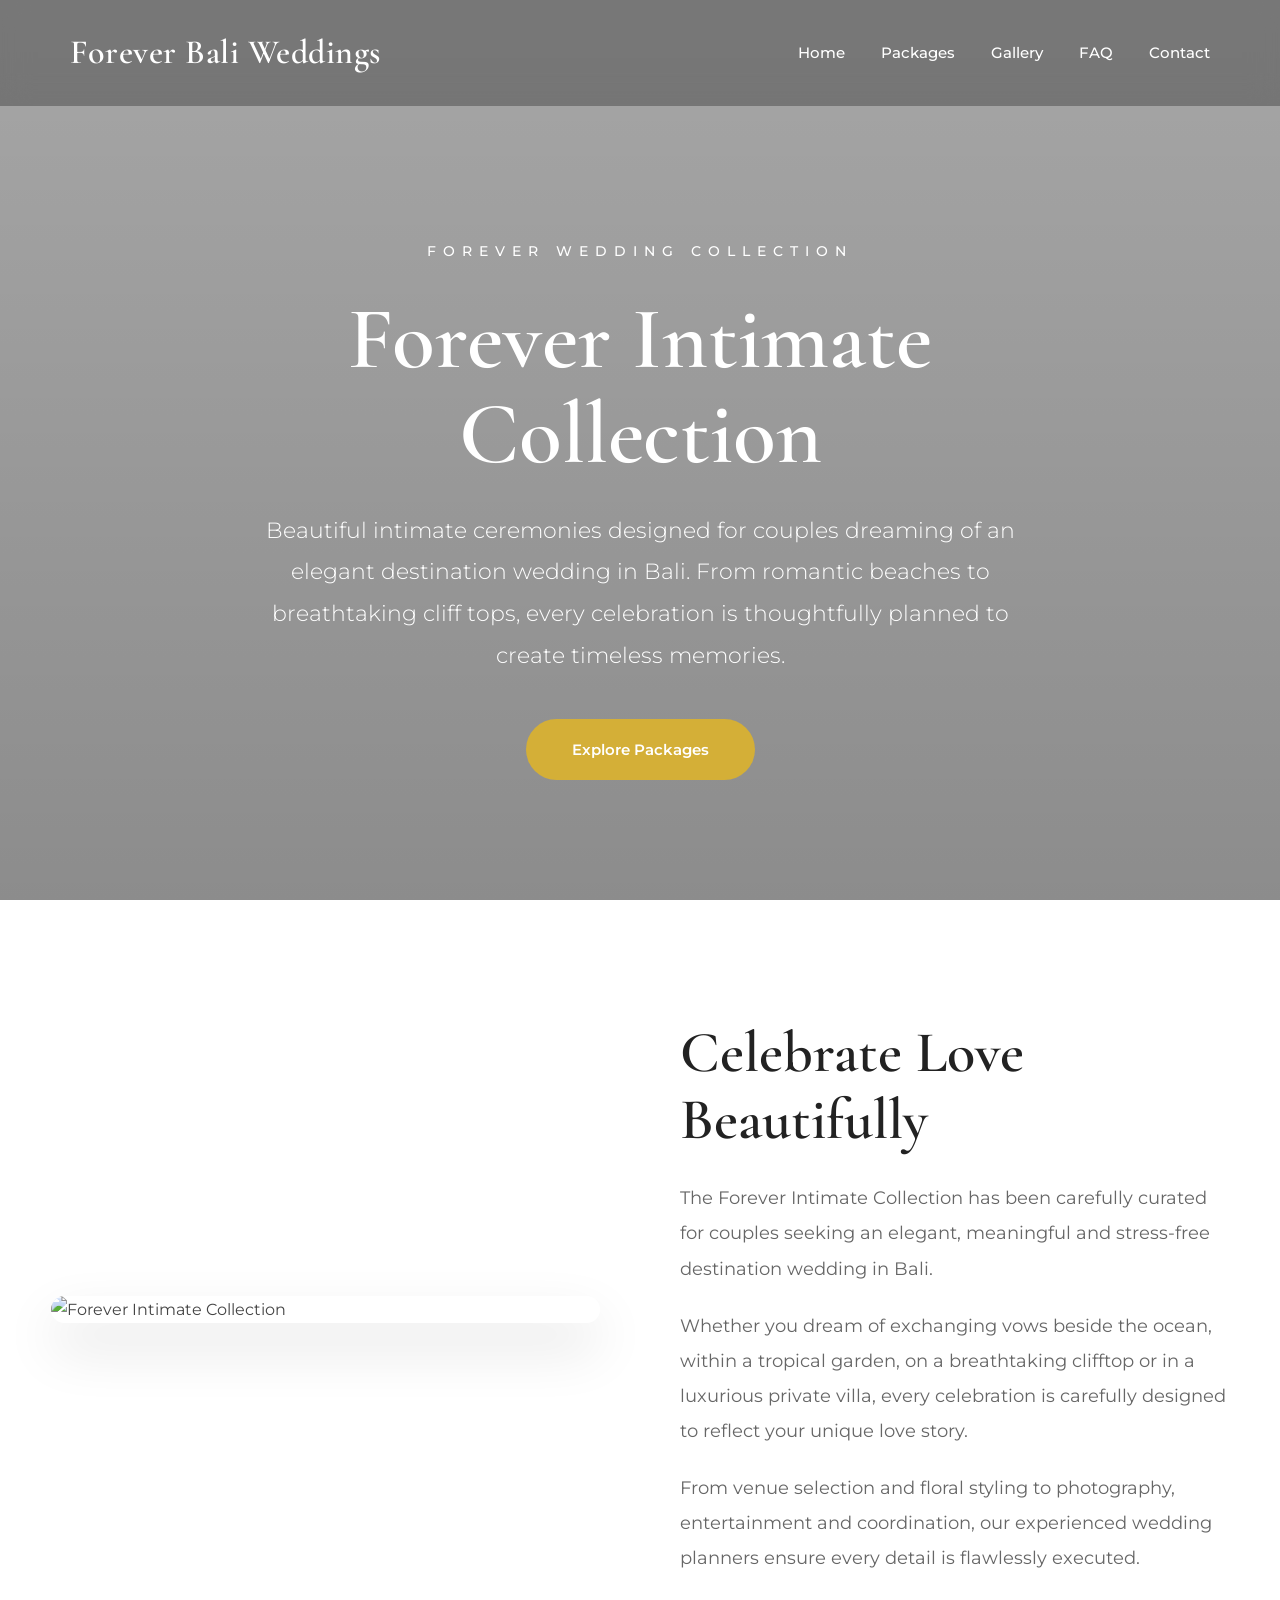
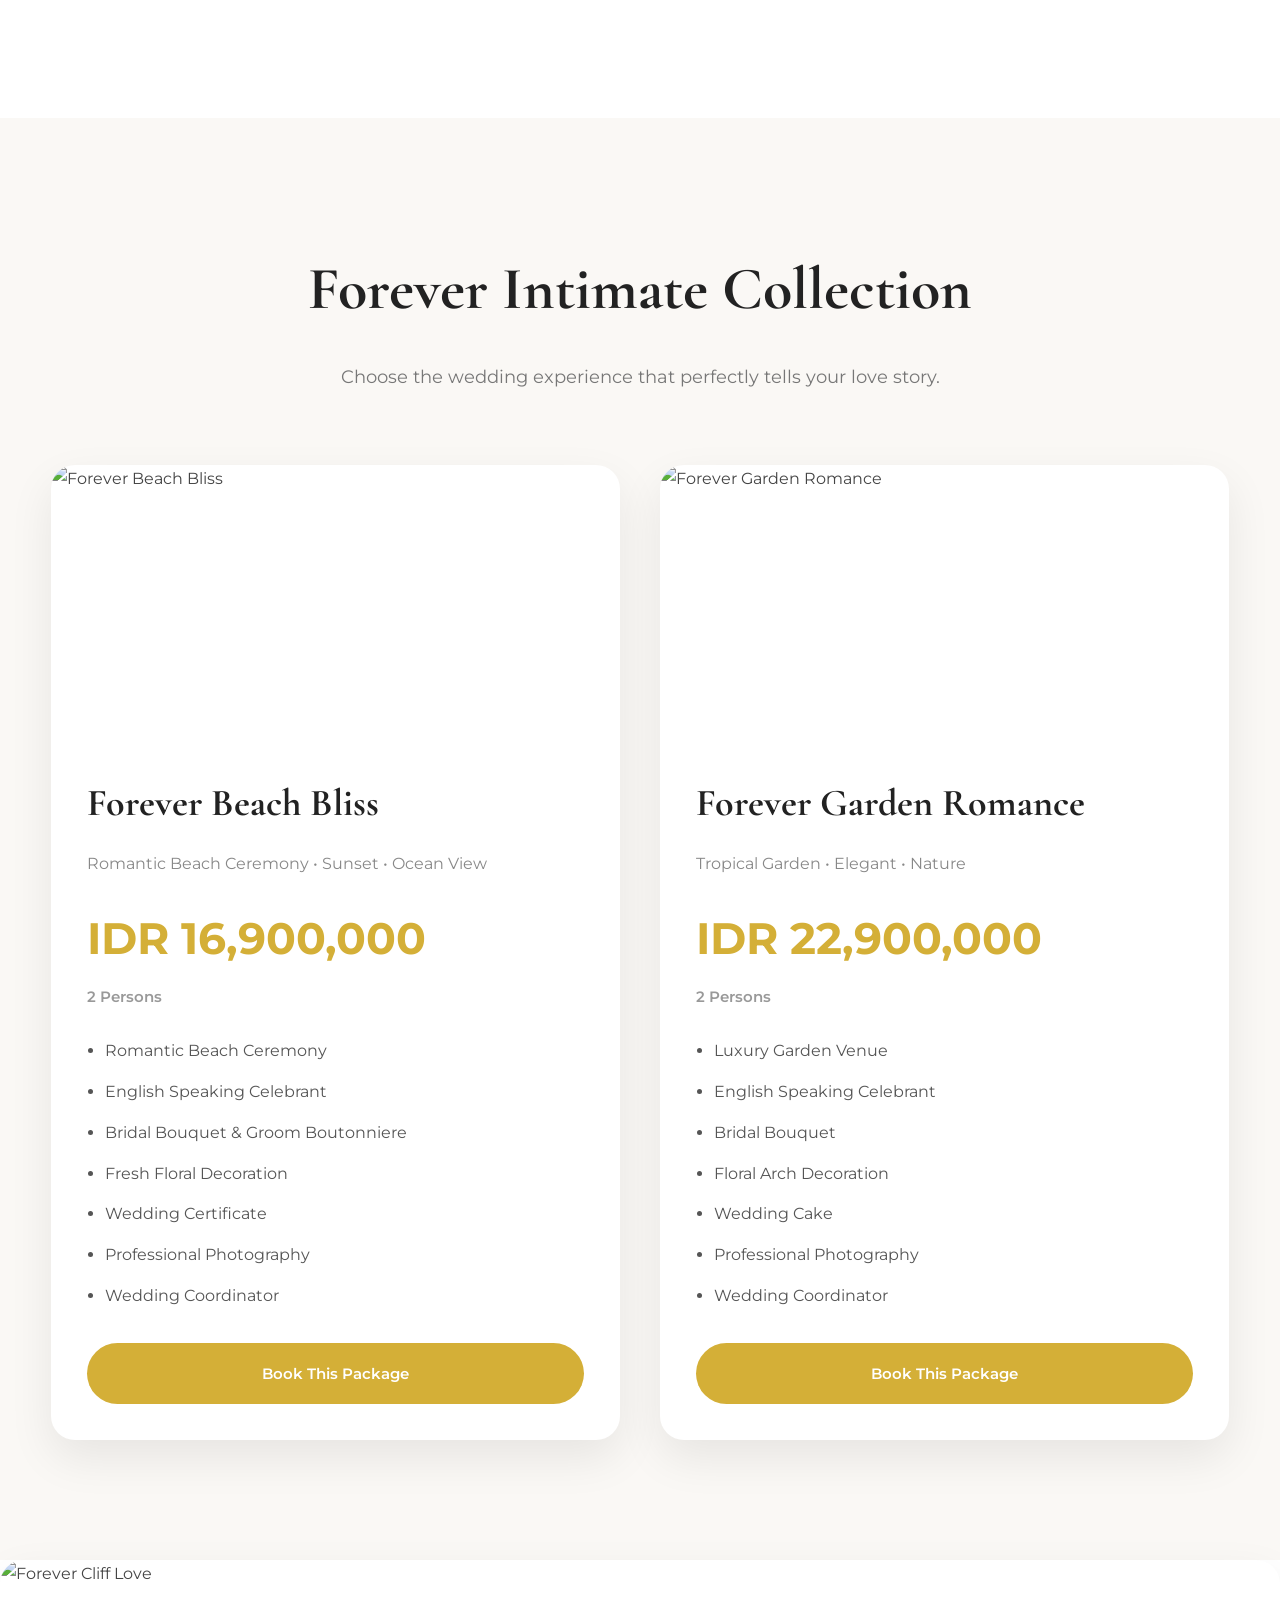
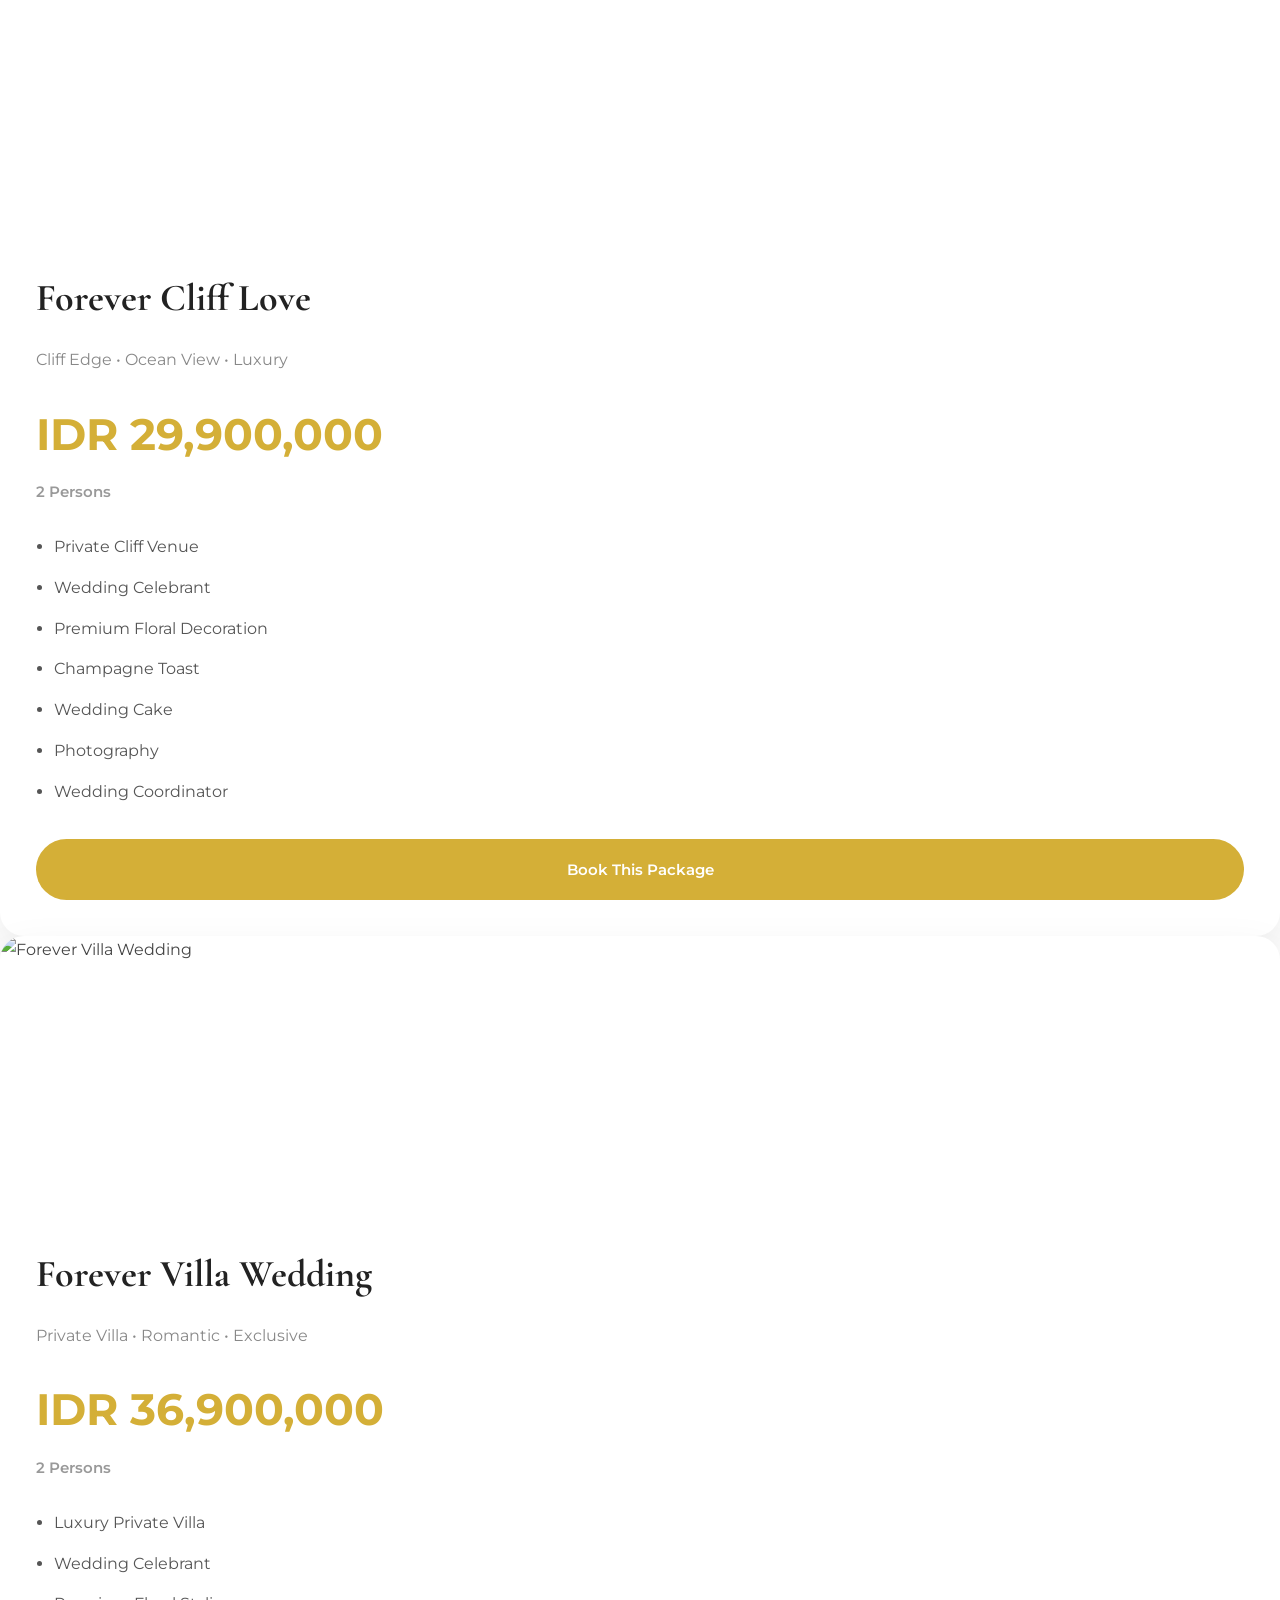
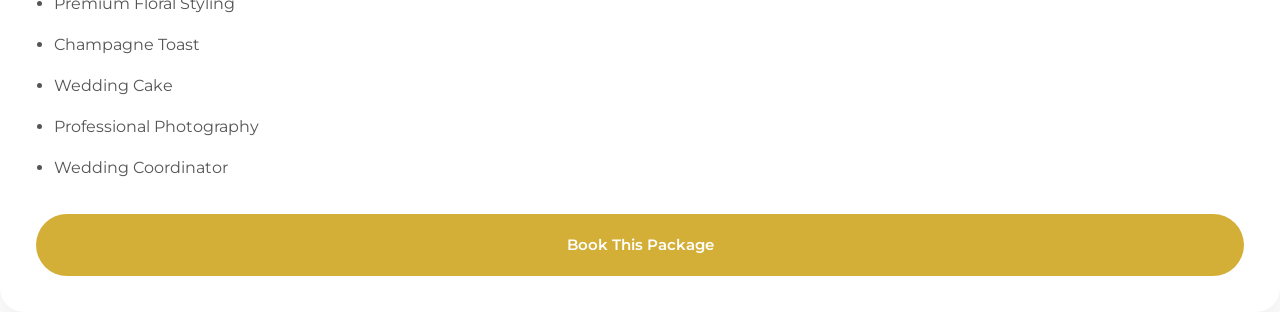
==== intimate.html @ e39a7206 "Checkpoint from VS Code for cloud agent session" ====
<!DOCTYPE html>
<html lang="en">

<head>

    <meta charset="UTF-8">

    <meta name="viewport" content="width=device-width, initial-scale=1.0">

    <title>Forever Intimate Collection | Forever Bali Weddings</title>

    <link rel="stylesheet" href="css/style.css">

</head>

<body>

<!-- =====================================================
     NAVBAR
===================================================== -->

<header class="navbar">

    <a href="index.html" class="logo">

        Forever Bali Weddings

    </a>

    <nav>

        <a href="index.html">Home</a>

        <a href="#packages">Packages</a>

        <a href="#gallery">Gallery</a>

        <a href="#faq">FAQ</a>

        <a href="#contact">Contact</a>

    </nav>

</header>

<!-- =====================================================
     HERO
===================================================== -->

<section class="hero-intimate">

    <div class="hero-content">

        <span class="hero-label">

            FOREVER WEDDING COLLECTION

        </span>

        <h1>

            Forever Intimate Collection

        </h1>

        <p>

            Beautiful intimate ceremonies designed for couples dreaming of an elegant destination wedding in Bali. From romantic beaches to breathtaking cliff tops, every celebration is thoughtfully planned to create timeless memories.

        </p>

        <a href="#packages" class="btn">

            Explore Packages

        </a>

    </div>

</section>
<!-- =====================================================
     ABOUT
===================================================== -->

<section class="about">

    <div class="about-container">

        <div class="about-image">

            <img src="images/intimate-hero.avif"
                 alt="Forever Intimate Collection">

        </div>

        <div class="about-text">

            <h2>

                Celebrate Love Beautifully

            </h2>

            <p>

                The Forever Intimate Collection has been carefully curated for couples seeking an elegant, meaningful and stress-free destination wedding in Bali.

            </p>

            <p>

                Whether you dream of exchanging vows beside the ocean, within a tropical garden, on a breathtaking clifftop or in a luxurious private villa, every celebration is carefully designed to reflect your unique love story.

            </p>

            <p>

                From venue selection and floral styling to photography, entertainment and coordination, our experienced wedding planners ensure every detail is flawlessly executed.

            </p>

        </div>

    </div>

</section>
<!-- =====================================================
     PACKAGES
===================================================== -->

<section class="packages" id="packages">

    <h2>Forever Intimate Collection</h2>

    <p class="package-subtitle">

        Choose the wedding experience that perfectly tells your love story.

    </p>

    <div class="package-grid">

        <!-- PACKAGE 1 -->

        <div class="package-card">

            <img src="images/package1.avif"
                 alt="Forever Beach Bliss">

            <div class="package-content">

                <h3>Forever Beach Bliss</h3>

                <p class="package-tagline">

                    Romantic Beach Ceremony • Sunset • Ocean View

                </p>

                <div class="package-price">

                    IDR 16,900,000

                </div>

                <div class="package-guest">

                    2 Persons

                </div>

                <ul>

                    <li>Romantic Beach Ceremony</li>

                    <li>English Speaking Celebrant</li>

                    <li>Bridal Bouquet & Groom Boutonniere</li>

                    <li>Fresh Floral Decoration</li>

                    <li>Wedding Certificate</li>

                    <li>Professional Photography</li>

                    <li>Wedding Coordinator</li>

                </ul>

                <a href="https://wa.me/6281370074777?text=I%20am%20interested%20in%20Forever%20Beach%20Bliss."
                   target="_blank"
                   class="btn">

                    Book This Package

                </a>

            </div>

        </div>

        <!-- PACKAGE 2 -->

        <div class="package-card">

            <img src="images/package2.avif"
                 alt="Forever Garden Romance">

            <div class="package-content">

                <h3>Forever Garden Romance</h3>

                <p class="package-tagline">

                    Tropical Garden • Elegant • Nature

                </p>

                <div class="package-price">

                    IDR 22,900,000

                </div>

                <div class="package-guest">

                    2 Persons

                </div>

                <ul>

                    <li>Luxury Garden Venue</li>

                    <li>English Speaking Celebrant</li>

                    <li>Bridal Bouquet</li>

                    <li>Floral Arch Decoration</li>

                    <li>Wedding Cake</li>

                    <li>Professional Photography</li>

                    <li>Wedding Coordinator</li>

                </ul>

                <a href="https://wa.me/6281370074777?text=I%20am%20interested%20in%20Forever%20Garden%20Romance."
                   target="_blank"
                   class="btn">

                    Book This Package

                </a>

            </div>

        </div>

    </div>

</section>
<!-- PACKAGE 3 -->

<div class="package-card">

    <img src="images/package3.avif"
         alt="Forever Cliff Love">

    <div class="package-content">

        <h3>Forever Cliff Love</h3>

        <p class="package-tagline">

            Cliff Edge • Ocean View • Luxury

        </p>

        <div class="package-price">

            IDR 29,900,000

        </div>

        <div class="package-guest">

            2 Persons

        </div>

        <ul>

            <li>Private Cliff Venue</li>

            <li>Wedding Celebrant</li>

            <li>Premium Floral Decoration</li>

            <li>Champagne Toast</li>

            <li>Wedding Cake</li>

            <li>Photography</li>

            <li>Wedding Coordinator</li>

        </ul>

        <a href="https://wa.me/6281370074777?text=I%20am%20interested%20in%20Forever%20Cliff%20Love."
           class="btn"
           target="_blank">

            Book This Package

        </a>

    </div>

</div>

<!-- PACKAGE 4 -->

<div class="package-card">

    <img src="images/package4.avif"
         alt="Forever Villa Wedding">

    <div class="package-content">

        <h3>Forever Villa Wedding</h3>

        <p class="package-tagline">

            Private Villa • Romantic • Exclusive

        </p>

        <div class="package-price">

            IDR 36,900,000

        </div>

        <div class="package-guest">

            2 Persons

        </div>

        <ul>

            <li>Luxury Private Villa</li>

            <li>Wedding Celebrant</li>

            <li>Premium Floral Styling</li>

            <li>Champagne Toast</li>

            <li>Wedding Cake</li>

            <li>Professional Photography</li>

            <li>Wedding Coordinator</li>

        </ul>

        <a href="https://wa.me/6281370074777?text=I%20am%20interested%20in%20Forever%20Villa%20Wedding."
           class="btn"
           target="_blank">

            Book This Package

        </a>

    </div>

</div>

</div>

</section>
---- css/style.css ----
/* =========================================================
   FOREVER BALI WEDDINGS
   STYLE.CSS
   PART 1
   RESET • NAVBAR • HERO
========================================================= */

@import url('https://fonts.googleapis.com/css2?family=Cormorant+Garamond:wght@400;500;600;700&family=Montserrat:wght@300;400;500;600;700&display=swap');

/* =========================================================
   RESET
========================================================= */

*{
    margin:0;
    padding:0;
    box-sizing:border-box;
}

html{
    scroll-behavior:smooth;
}

body{

    font-family:'Montserrat',sans-serif;

    color:#444;

    background:#ffffff;

    overflow-x:hidden;

    line-height:1.7;

}

img{

    display:block;

    max-width:100%;

}

a{

    text-decoration:none;

}

ul{

    list-style:none;

}

/* =========================================================
   CONTAINER
========================================================= */

.container{

    width:min(1320px,92%);

    margin:auto;

}

/* =========================================================
   NAVBAR
========================================================= */

.navbar{

    position:fixed;

    top:0;

    left:0;

    width:100%;

    z-index:9999;

    display:flex;

    justify-content:space-between;

    align-items:center;

    padding:24px 70px;

    transition:.35s ease;

    background:rgba(0,0,0,.28);

    backdrop-filter:blur(14px);

}

.navbar.scrolled{

    background:#1d1d1d;

    padding:18px 70px;

    box-shadow:0 10px 30px rgba(0,0,0,.18);

}

.logo{

    font-family:'Cormorant Garamond',serif;

    font-size:34px;

    font-weight:600;

    color:#ffffff;

    letter-spacing:.5px;

}

.navbar nav{

    display:flex;

    align-items:center;

    gap:36px;

}

.navbar nav a{

    color:#ffffff;

    font-size:15px;

    font-weight:500;

    transition:.3s;

    position:relative;

}

.navbar nav a::after{

    content:"";

    position:absolute;

    left:0;

    bottom:-8px;

    width:0;

    height:2px;

    background:#D4AF37;

    transition:.35s;

}

.navbar nav a:hover{

    color:#D4AF37;

}

.navbar nav a:hover::after{

    width:100%;

}

/* =========================================================
   HERO
========================================================= */

.hero-intimate{

    position:relative;

    width:100%;

    height:100vh;

    min-height:760px;

    display:flex;

    justify-content:center;

    align-items:center;

    text-align:center;

    background:url("../images/intimate-hero.avif") center center/cover no-repeat;

    overflow:hidden;

}

.hero-intimate::before{

    content:"";

    position:absolute;

    inset:0;

    background:linear-gradient(
        rgba(0,0,0,.35),
        rgba(0,0,0,.45)
    );

}

.hero-content{

    position:relative;

    z-index:2;

    max-width:900px;

    padding:120px 20px 0;

}

.hero-label{

    display:block;

    margin-bottom:28px;

    color:#ffffff;

    font-size:14px;

    font-weight:500;

    letter-spacing:7px;

    text-transform:uppercase;

}

.hero-content h1{

    font-family:'Cormorant Garamond',serif;

    font-size:88px;

    font-weight:600;

    line-height:1.08;

    color:#ffffff;

    margin-bottom:28px;

}

.hero-content p{

    max-width:760px;

    margin:0 auto 42px;

    color:#ffffff;

    font-size:22px;

    line-height:1.9;

    font-weight:300;

}

.btn{

    display:inline-flex;

    align-items:center;

    justify-content:center;

    padding:18px 46px;

    border-radius:50px;

    background:#D4AF37;

    color:#ffffff;

    font-size:15px;

    font-weight:600;

    transition:.35s;

}

.btn:hover{

    background:#B99223;

    transform:translateY(-3px);

    box-shadow:0 12px 28px rgba(0,0,0,.20);

}
/* =========================================================
   ABOUT
========================================================= */

.about{

    padding:120px 0;

    background:#ffffff;

}

.about-container{

    width:min(1280px,92%);

    margin:auto;

    display:grid;

    grid-template-columns:1fr 1fr;

    gap:80px;

    align-items:center;

}

.about-image{

    position:relative;

}

.about-image img{

    width:100%;

    border-radius:22px;

    object-fit:cover;

    box-shadow:0 25px 55px rgba(0,0,0,.12);

}

.about-text h2{

    font-family:'Cormorant Garamond',serif;

    font-size:58px;

    font-weight:600;

    color:#222;

    margin-bottom:28px;

    line-height:1.15;

}

.about-text p{

    font-size:18px;

    color:#666;

    line-height:1.95;

    margin-bottom:22px;

}

/* =========================================================
   PACKAGES
========================================================= */

.packages{

    padding:120px 0;

    background:#faf8f5;

}

.packages h2{

    text-align:center;

    font-family:'Cormorant Garamond',serif;

    font-size:60px;

    color:#222;

    margin-bottom:20px;

}

.package-subtitle{

    max-width:760px;

    margin:0 auto 70px;

    text-align:center;

    font-size:18px;

    line-height:1.9;

    color:#777;

}

.package-grid{

    width:min(1320px,92%);

    margin:auto;

    display:grid;

    grid-template-columns:repeat(auto-fit,minmax(360px,1fr));

    gap:40px;

}

.package-card{

    background:#ffffff;

    border-radius:24px;

    overflow:hidden;

    transition:.35s;

    box-shadow:0 18px 45px rgba(0,0,0,.08);

}

.package-card:hover{

    transform:translateY(-12px);

    box-shadow:0 30px 70px rgba(0,0,0,.14);

}

.package-card img{

    width:100%;

    height:270px;

    object-fit:cover;

    transition:.5s;

}

.package-card:hover img{

    transform:scale(1.05);

}

.package-content{

    padding:36px;

}

.package-content h3{

    font-family:'Cormorant Garamond',serif;

    font-size:38px;

    color:#222;

    margin-bottom:15px;

}

.package-tagline{

    color:#888;

    font-size:16px;

    line-height:1.8;

    margin-bottom:22px;

}

.package-price{

    font-size:44px;

    font-weight:700;

    color:#D4AF37;

    margin-bottom:8px;

}

.package-guest{

    color:#999;

    font-size:15px;

    font-weight:600;

    margin-bottom:28px;

}

.package-content ul{

    padding-left:18px;

    margin-bottom:32px;

}

.package-content li{

    list-style:disc;

    color:#555;

    margin-bottom:12px;

    line-height:1.8;

}

.package-content .btn{

    width:100%;

    justify-content:center;

}
/* =========================================================
   WHY CHOOSE US
========================================================= */

.why-us{

    padding:120px 0;

    background:#ffffff;

}

.section-title{

    width:min(760px,92%);

    margin:0 auto 70px;

    text-align:center;

}

.section-title h2{

    font-family:'Cormorant Garamond',serif;

    font-size:60px;

    color:#222;

    margin-bottom:20px;

}

.section-title p{

    font-size:18px;

    line-height:1.9;

    color:#777;

}

.why-grid{

    width:min(1320px,92%);

    margin:auto;

    display:grid;

    grid-template-columns:repeat(auto-fit,minmax(260px,1fr));

    gap:35px;

}

.why-card{

    background:#ffffff;

    border-radius:22px;

    padding:45px 35px;

    text-align:center;

    transition:.35s;

    box-shadow:0 18px 45px rgba(0,0,0,.08);

}

.why-card:hover{

    transform:translateY(-10px);

    box-shadow:0 28px 65px rgba(0,0,0,.15);

}

.why-icon{

    width:82px;

    height:82px;

    margin:0 auto 28px;

    border-radius:50%;

    display:flex;

    justify-content:center;

    align-items:center;

    font-size:34px;

    background:#f6efe0;

}

.why-card h3{

    font-family:'Cormorant Garamond',serif;

    font-size:34px;

    color:#222;

    margin-bottom:18px;

}

.why-card p{

    color:#666;

    line-height:1.9;

}

/* =========================================================
   GALLERY
========================================================= */

.gallery{

    padding:120px 0;

    background:#faf8f5;

}

.gallery h2{

    text-align:center;

    font-family:'Cormorant Garamond',serif;

    font-size:60px;

    color:#222;

    margin-bottom:20px;

}

.collections-subtitle{

    width:min(760px,92%);

    margin:0 auto 60px;

    text-align:center;

    color:#777;

    font-size:18px;

    line-height:1.9;

}

.gallery-grid{

    width:min(1320px,92%);

    margin:auto;

    display:grid;

    grid-template-columns:repeat(3,1fr);

    gap:24px;

}

.gallery-grid img{

    width:100%;

    height:320px;

    object-fit:cover;

    border-radius:18px;

    transition:.45s;

    cursor:pointer;

    box-shadow:0 12px 35px rgba(0,0,0,.08);

}

.gallery-grid img:hover{

    transform:scale(1.04);

    box-shadow:0 20px 55px rgba(0,0,0,.18);

}
/* =========================================================
   TESTIMONIALS
========================================================= */

.testimonials{

    padding:120px 0;

    background:#ffffff;

}

.testimonials h2{

    text-align:center;

    font-family:'Cormorant Garamond',serif;

    font-size:60px;

    color:#222;

    margin-bottom:20px;

}

.testimonial-subtitle{

    width:min(760px,92%);

    margin:0 auto 65px;

    text-align:center;

    color:#777;

    font-size:18px;

    line-height:1.9;

}

.testimonial-grid{

    width:min(1320px,92%);

    margin:auto;

    display:grid;

    grid-template-columns:repeat(3,1fr);

    gap:35px;

}

.testimonial-card{

    background:#ffffff;

    border-radius:22px;

    padding:45px 38px;

    box-shadow:0 18px 45px rgba(0,0,0,.08);

    transition:.35s;

}

.testimonial-card:hover{

    transform:translateY(-10px);

    box-shadow:0 30px 65px rgba(0,0,0,.15);

}

.testimonial-card p{

    color:#666;

    font-size:17px;

    line-height:1.9;

    font-style:italic;

    margin-bottom:30px;

}

.testimonial-card h4{

    font-family:'Cormorant Garamond',serif;

    font-size:30px;

    color:#D4AF37;

}

/* =========================================================
   FAQ
========================================================= */

.faq{

    padding:120px 0;

    background:#faf8f5;

}

.faq h2{

    text-align:center;

    font-family:'Cormorant Garamond',serif;

    font-size:60px;

    color:#222;

    margin-bottom:60px;

}

.faq-container{

    width:min(1000px,92%);

    margin:auto;

}

.faq-item{

    background:#ffffff;

    border-radius:18px;

    padding:32px 36px;

    margin-bottom:22px;

    box-shadow:0 12px 30px rgba(0,0,0,.06);

    transition:.3s;

}

.faq-item:hover{

    transform:translateX(6px);

    box-shadow:0 18px 40px rgba(0,0,0,.10);

}

.faq-item h3{

    font-family:'Cormorant Garamond',serif;

    font-size:30px;

    color:#222;

    margin-bottom:14px;

}

.faq-item p{

    color:#666;

    line-height:1.9;

    font-size:17px;

}
/* =========================================================
   CONTACT
========================================================= */

.contact{

    padding:120px 0;

    background:#ffffff;

}

.contact-container{

    width:min(1200px,92%);

    margin:auto;

    text-align:center;

}

.contact-container h2{

    font-family:'Cormorant Garamond',serif;

    font-size:60px;

    color:#222;

    margin-bottom:20px;

}

.contact-container>p{

    max-width:720px;

    margin:0 auto 60px;

    font-size:18px;

    color:#777;

    line-height:1.9;

}

.contact-info{

    display:grid;

    grid-template-columns:repeat(3,1fr);

    gap:30px;

    margin-bottom:60px;

}

.contact-item{

    background:#faf8f5;

    border-radius:22px;

    padding:40px 30px;

    transition:.35s;

    box-shadow:0 15px 35px rgba(0,0,0,.06);

}

.contact-item:hover{

    transform:translateY(-8px);

    box-shadow:0 24px 55px rgba(0,0,0,.12);

}

.contact-item h3{

    font-family:'Cormorant Garamond',serif;

    font-size:32px;

    color:#222;

    margin-bottom:15px;

}

.contact-item p{

    color:#666;

    line-height:1.8;

}

/* =========================================================
   FOOTER
========================================================= */

.footer{

    background:#1f1f1f;

    color:#ffffff;

    text-align:center;

    padding:80px 30px;

}

.footer h2{

    font-family:'Cormorant Garamond',serif;

    font-size:42px;

    margin-bottom:18px;

}

.footer p{

    color:#bfbfbf;

    line-height:1.9;

}

.footer-links{

    margin:40px 0;

    display:flex;

    justify-content:center;

    flex-wrap:wrap;

    gap:30px;

}

.footer-links a{

    color:#ffffff;

    transition:.3s;

}

.footer-links a:hover{

    color:#D4AF37;

}

.copyright{

    margin-top:35px;

    font-size:14px;

    color:#888;

}

/* =========================================================
   BACK TO TOP
========================================================= */

#topBtn{

    position:fixed;

    right:25px;

    bottom:25px;

    width:52px;

    height:52px;

    border:none;

    border-radius:50%;

    background:#D4AF37;

    color:#fff;

    font-size:22px;

    cursor:pointer;

    display:flex;

    justify-content:center;

    align-items:center;

    box-shadow:0 12px 30px rgba(0,0,0,.18);

    transition:.3s;

    z-index:999;

}

#topBtn:hover{

    background:#bb9523;

    transform:translateY(-4px);

}

/* =========================================================
   RESPONSIVE
========================================================= */

@media (max-width:992px){

.navbar{

padding:20px 30px;

flex-direction:column;

gap:18px;

}

.navbar nav{

flex-wrap:wrap;

justify-content:center;

gap:20px;

}

.hero-content h1{

font-size:60px;

}

.hero-content p{

font-size:19px;

}

.about-container{

grid-template-columns:1fr;

gap:50px;

}

.about-text{

text-align:center;

}

.gallery-grid{

grid-template-columns:repeat(2,1fr);

}

.testimonial-grid{

grid-template-columns:1fr;

}

.contact-info{

grid-template-columns:1fr;

}

}

@media (max-width:768px){

.hero-intimate{

min-height:760px;

}

.hero-content{

padding-top:130px;

}

.hero-label{

font-size:12px;

letter-spacing:4px;

}

.hero-content h1{

font-size:44px;

}

.hero-content p{

font-size:17px;

}

.section-title h2,

.packages h2,

.gallery h2,

.testimonials h2,

.faq h2,

.contact-container h2{

font-size:42px;

}

.gallery-grid{

grid-template-columns:1fr;

}

.package-grid{

grid-template-columns:1fr;

}

.about,

.packages,

.gallery,

.testimonials,

.faq,

.contact{

padding:90px 25px;

}

.logo{

font-size:28px;

}

.navbar{

padding:18px 20px;

}
}
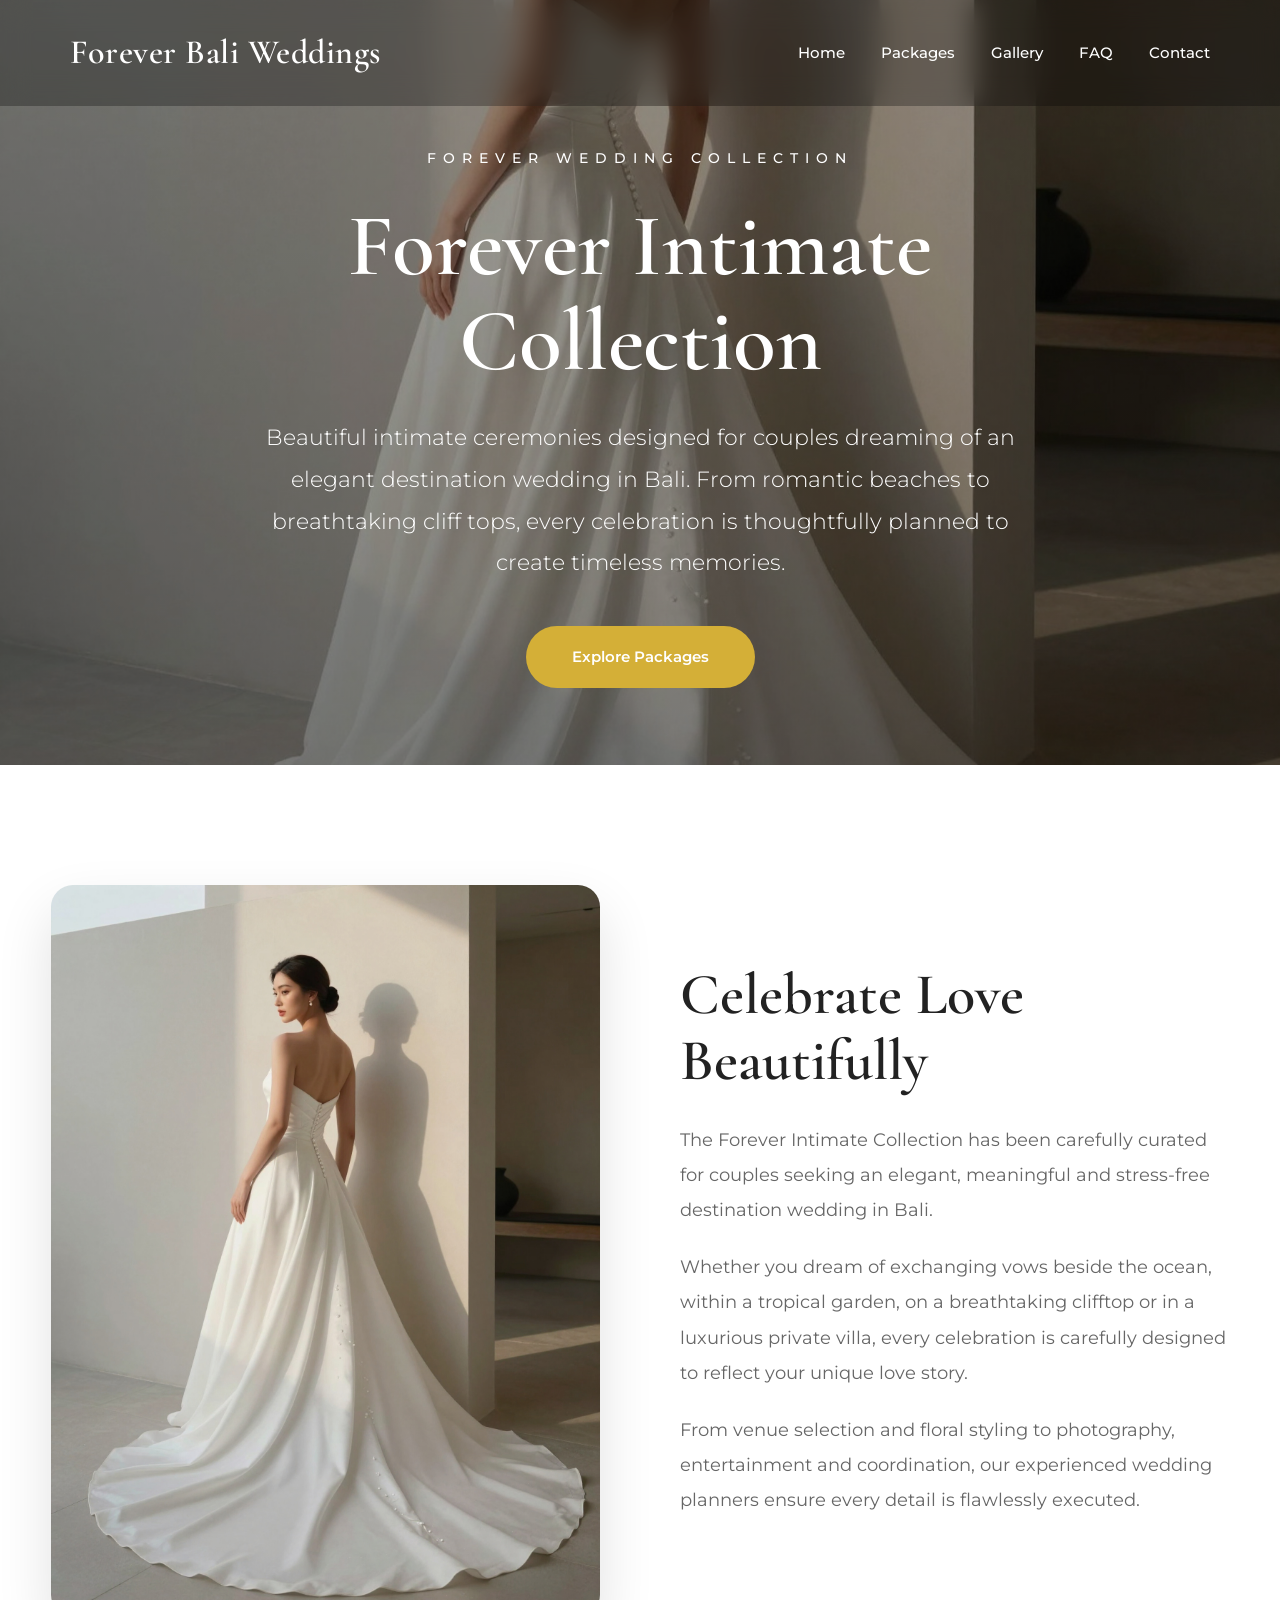
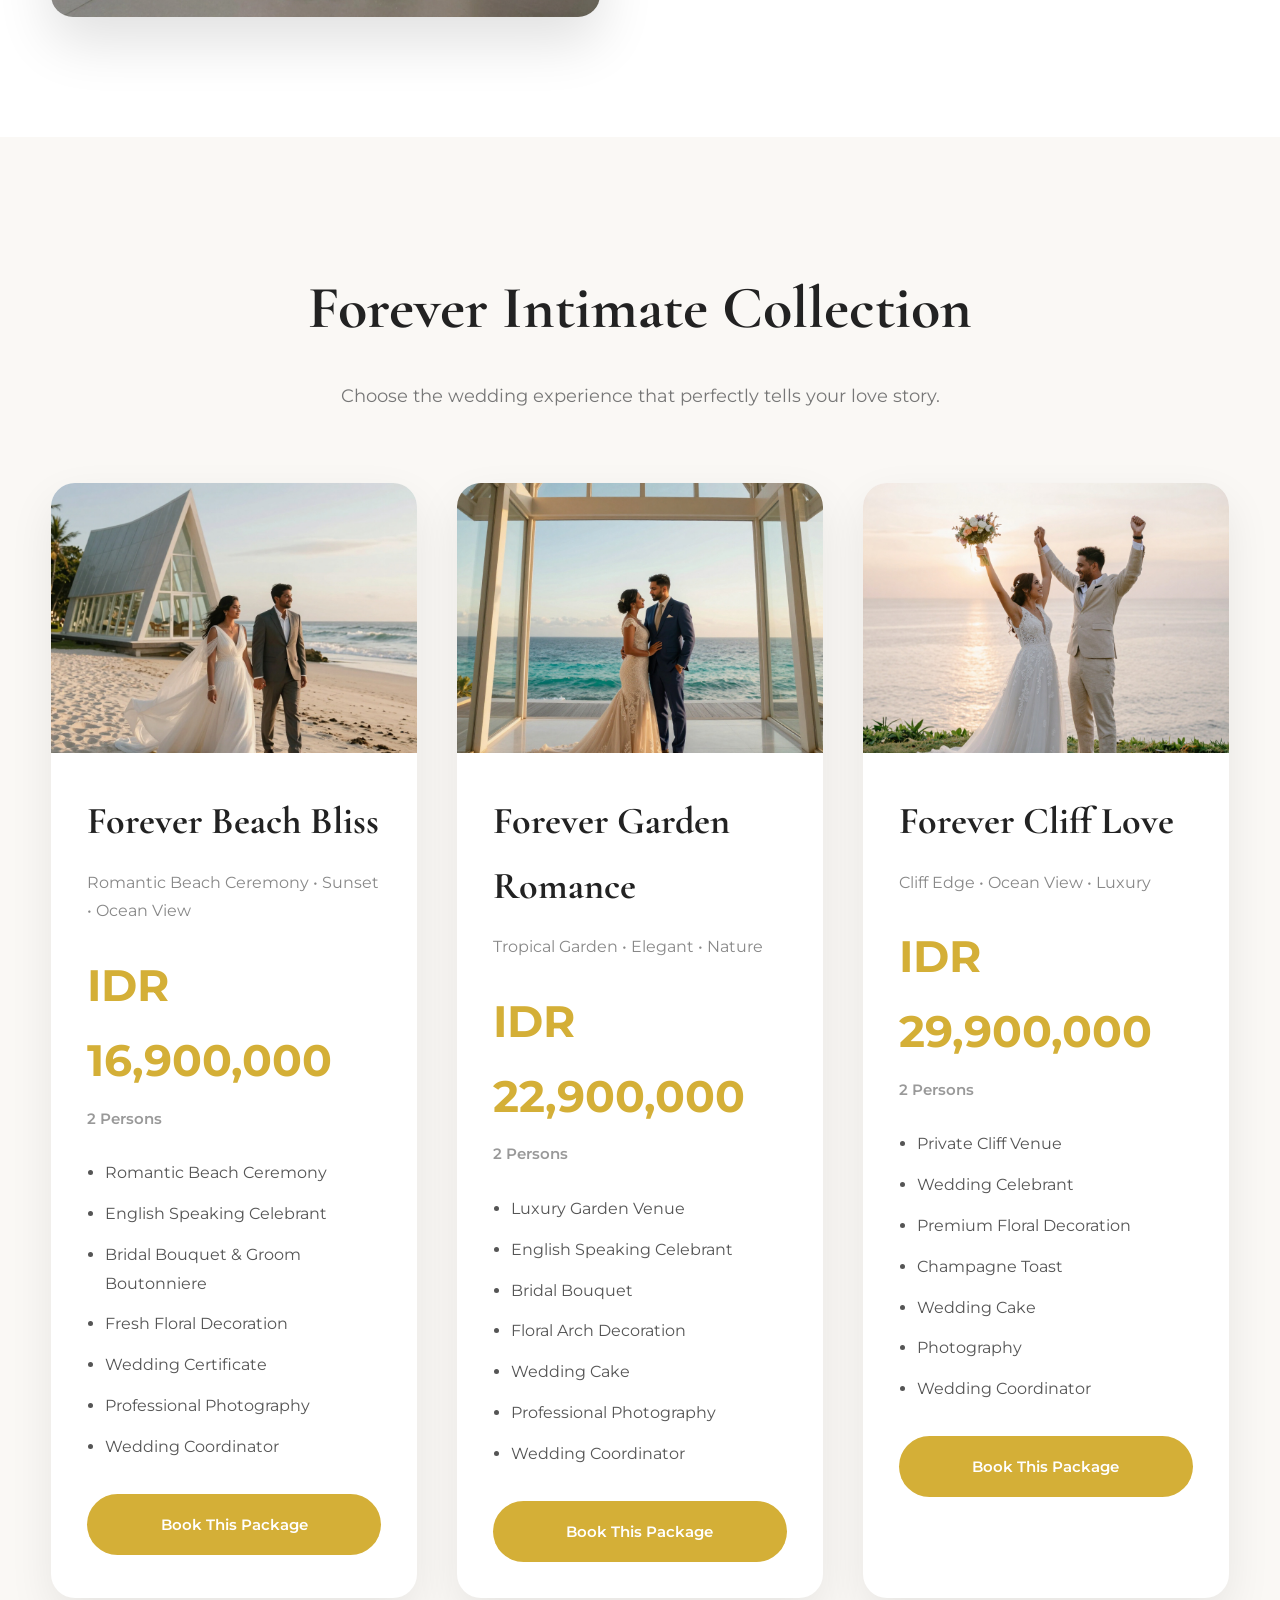
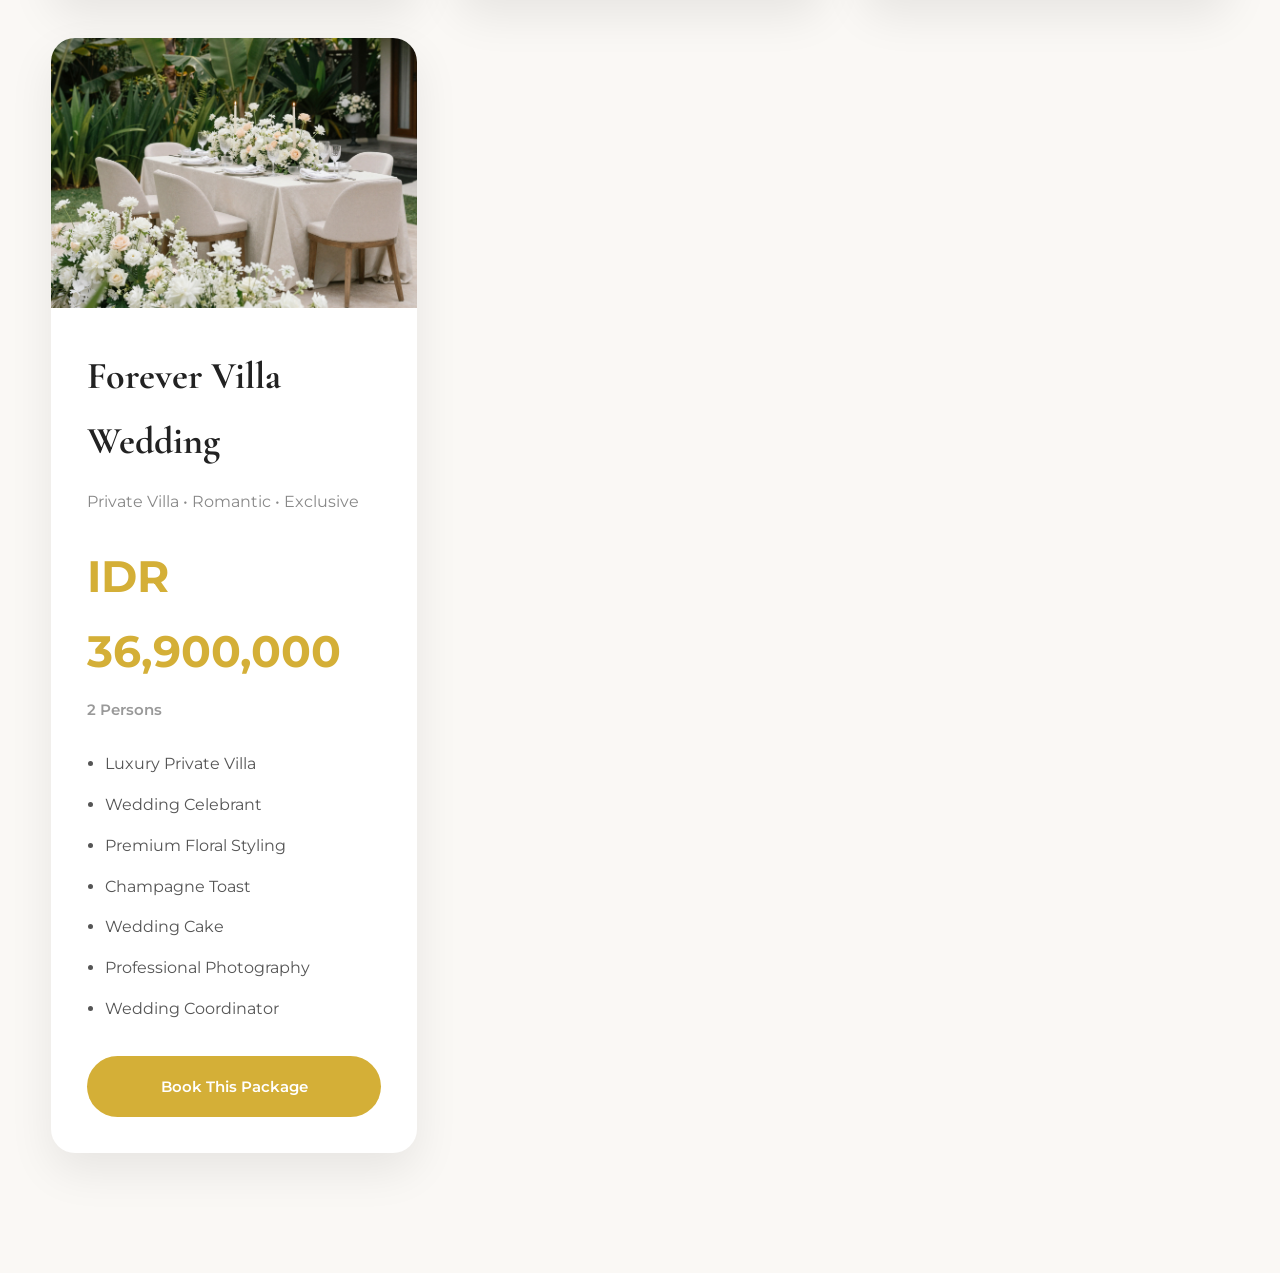
==== commit e5015054: "Update intimate package layout" ====
--- a/intimate.html
+++ b/intimate.html
@@ -137,8 +137,7 @@
         Choose the wedding experience that perfectly tells your love story.
 
     </p>
-
-    <div class="package-grid">
+<div class="package-grid">
 
         <!-- PACKAGE 1 -->
 
@@ -258,9 +257,6 @@
 
         </div>
 
-    </div>
-
-</section>
 <!-- PACKAGE 3 -->
 
 <div class="package-card">
--- a/css/style.css
+++ b/css/style.css
@@ -189,9 +189,9 @@
 
     width:100%;
 
-    height:100vh;
-
-    min-height:760px;
+    height:85vh;
+
+    min-height:700px;
 
     display:flex;
 
@@ -230,7 +230,7 @@
 
     max-width:900px;
 
-    padding:120px 20px 0;
+    padding:70px 20px 0;
 
 }
 
@@ -446,8 +446,8 @@
     gap:40px;
 
 }
-
-.package-card{
+.package-card
+{
 
     background:#ffffff;
 
@@ -698,7 +698,7 @@
 
 .gallery{
 
-    padding:120px 0;
+    padding:70px 0;
 
     background:#faf8f5;
 
@@ -779,7 +779,7 @@
 
 .testimonials{
 
-    padding:120px 0;
+    padding:70px 0;
 
     background:#ffffff;
 
@@ -881,7 +881,7 @@
 
 .faq{
 
-    padding:120px 0;
+    padding:70px 0;
 
     background:#faf8f5;
 
@@ -960,7 +960,7 @@
 
 .contact{
 
-    padding:120px 0;
+    padding:70px 0;
 
     background:#ffffff;
 
@@ -1307,24 +1307,19 @@
 }
 
 .package-grid{
-
-grid-template-columns:1fr;
-
-}
-
-.about,
-
-.packages,
-
-.gallery,
-
-.testimonials,
-
-.faq,
-
-.contact{
-
-padding:90px 25px;
+    display: grid;
+    grid-template-columns: repeat(2, 1fr);
+    gap: 40px;
+    max-width: 1400px;
+    margin: 0 auto;
+}
+
+
+@media (max-width:768px){
+
+    .package-grid{
+        grid-template-columns:1fr;
+    }
 
 }
 
@@ -1339,4 +1334,99 @@
 padding:18px 20px;
 
 }
+}
+.hero{
+
+    position:relative;
+
+    width:100%;
+
+    height:75vh;
+
+    min-height:520px;
+    
+    display:flex;
+
+    justify-content:center;
+
+    align-items:center;
+
+    text-align:center;
+
+    background:url("../images/hero.avif") center center/cover no-repeat;
+
+}
+
+.hero .overlay{
+
+    position:absolute;
+
+    inset:0;
+
+    background:rgba(0,0,0,.35);
+
+}
+
+.hero-content{
+
+    position:relative;
+
+    z-index:2;
+
+}
+/* ===========================
+   COLLECTIONS
+=========================== */
+
+.collections{
+    padding:90px 0;
+    background:#faf8f5;
+}
+
+.collections h2{
+    text-align:center;
+    font-family:'Cormorant Garamond', serif;
+    font-size:58px;
+    margin-bottom:20px;
+}
+
+.collections-subtitle{
+    max-width:760px;
+    margin:0 auto 60px;
+    text-align:center;
+}
+
+/* GRID */
+.collection-grid{
+    width:min(1320px,92%);
+    margin:auto;
+    display:grid;
+    grid-template-columns:repeat(2,1fr);
+    gap:35px;
+}
+
+/* CARD */
+.collection-card{
+    background:white;
+    border-radius:20px;
+    overflow:hidden;
+    box-shadow:0 15px 40px rgba(0,0,0,.08);
+}
+
+/* IMAGE */
+.collection-card img{
+    width:100%;
+    aspect-ratio:4 / 3;
+    height:auto;
+    object-fit:cover;
+    display:block;
+}
+
+/* CONTENT */
+.collection-content{
+    padding:30px;
+    text-align:center;
+}
+body{
+    background:white;
 }
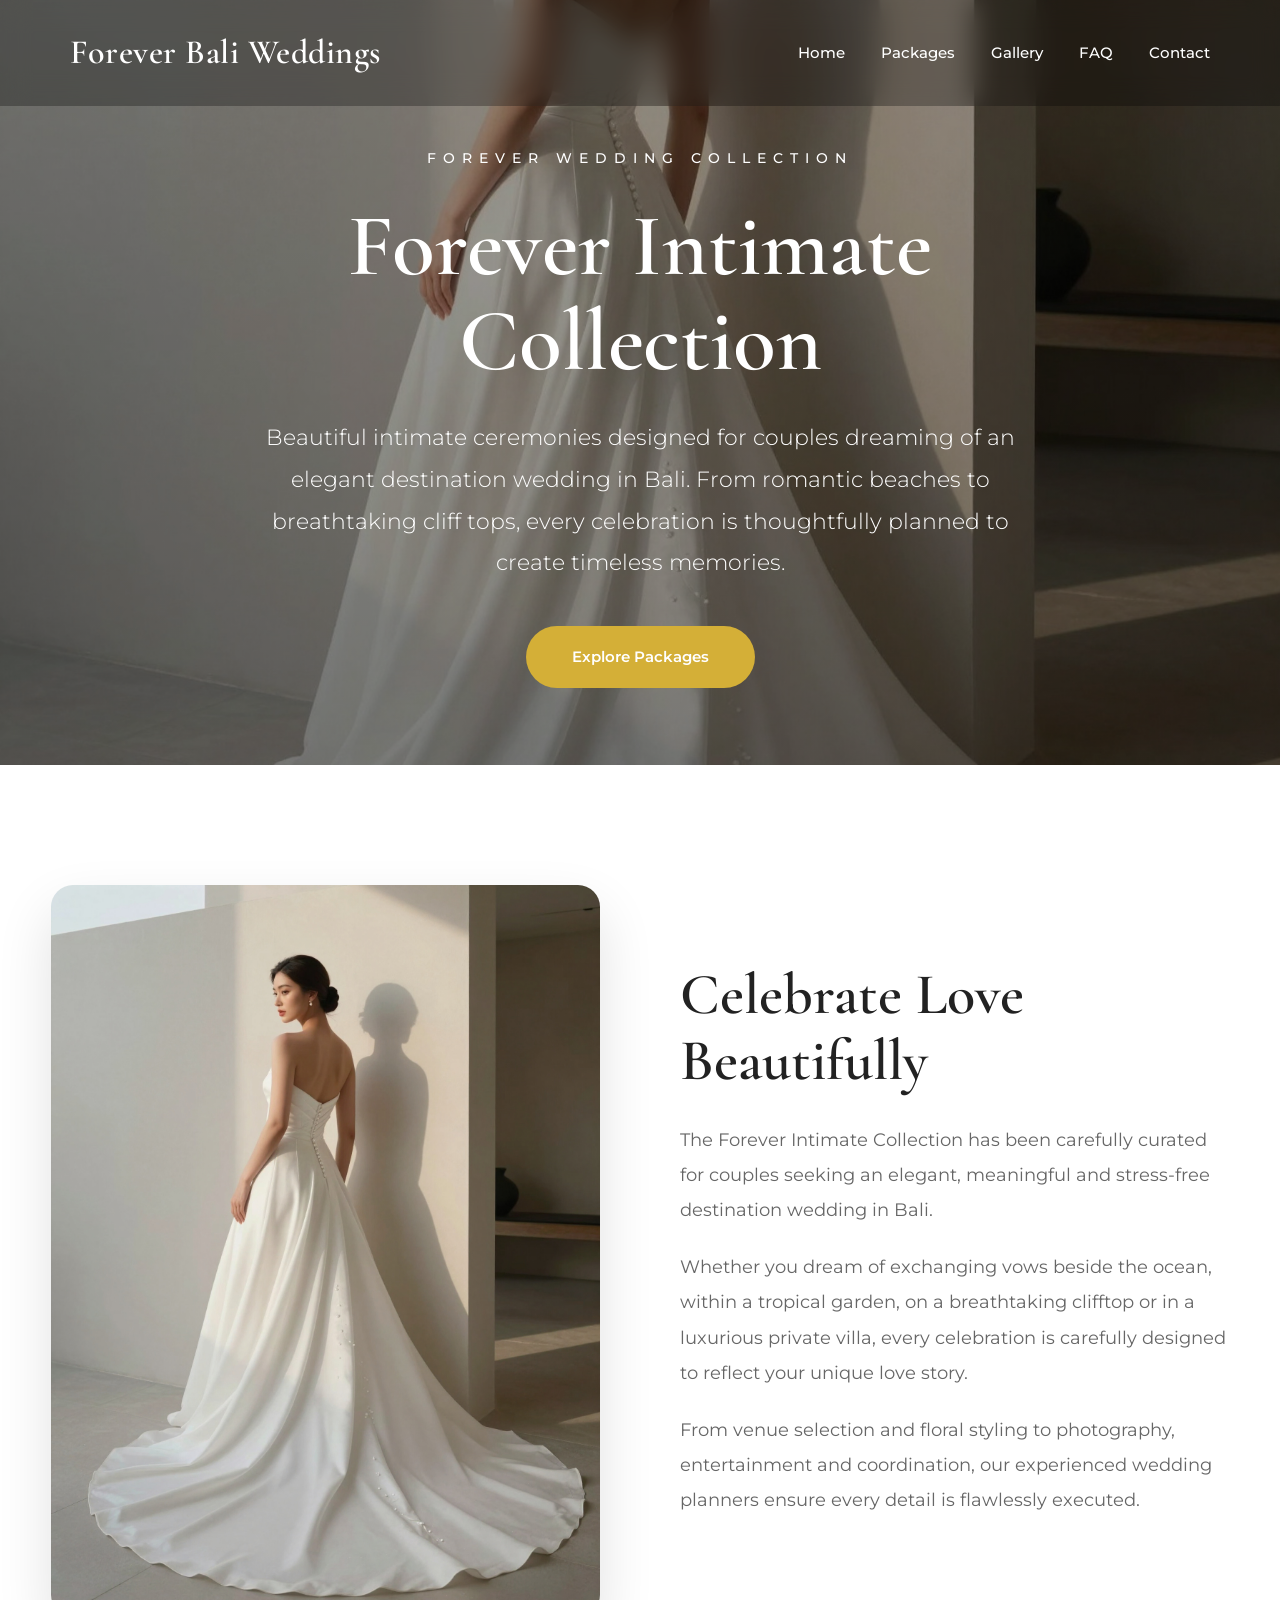
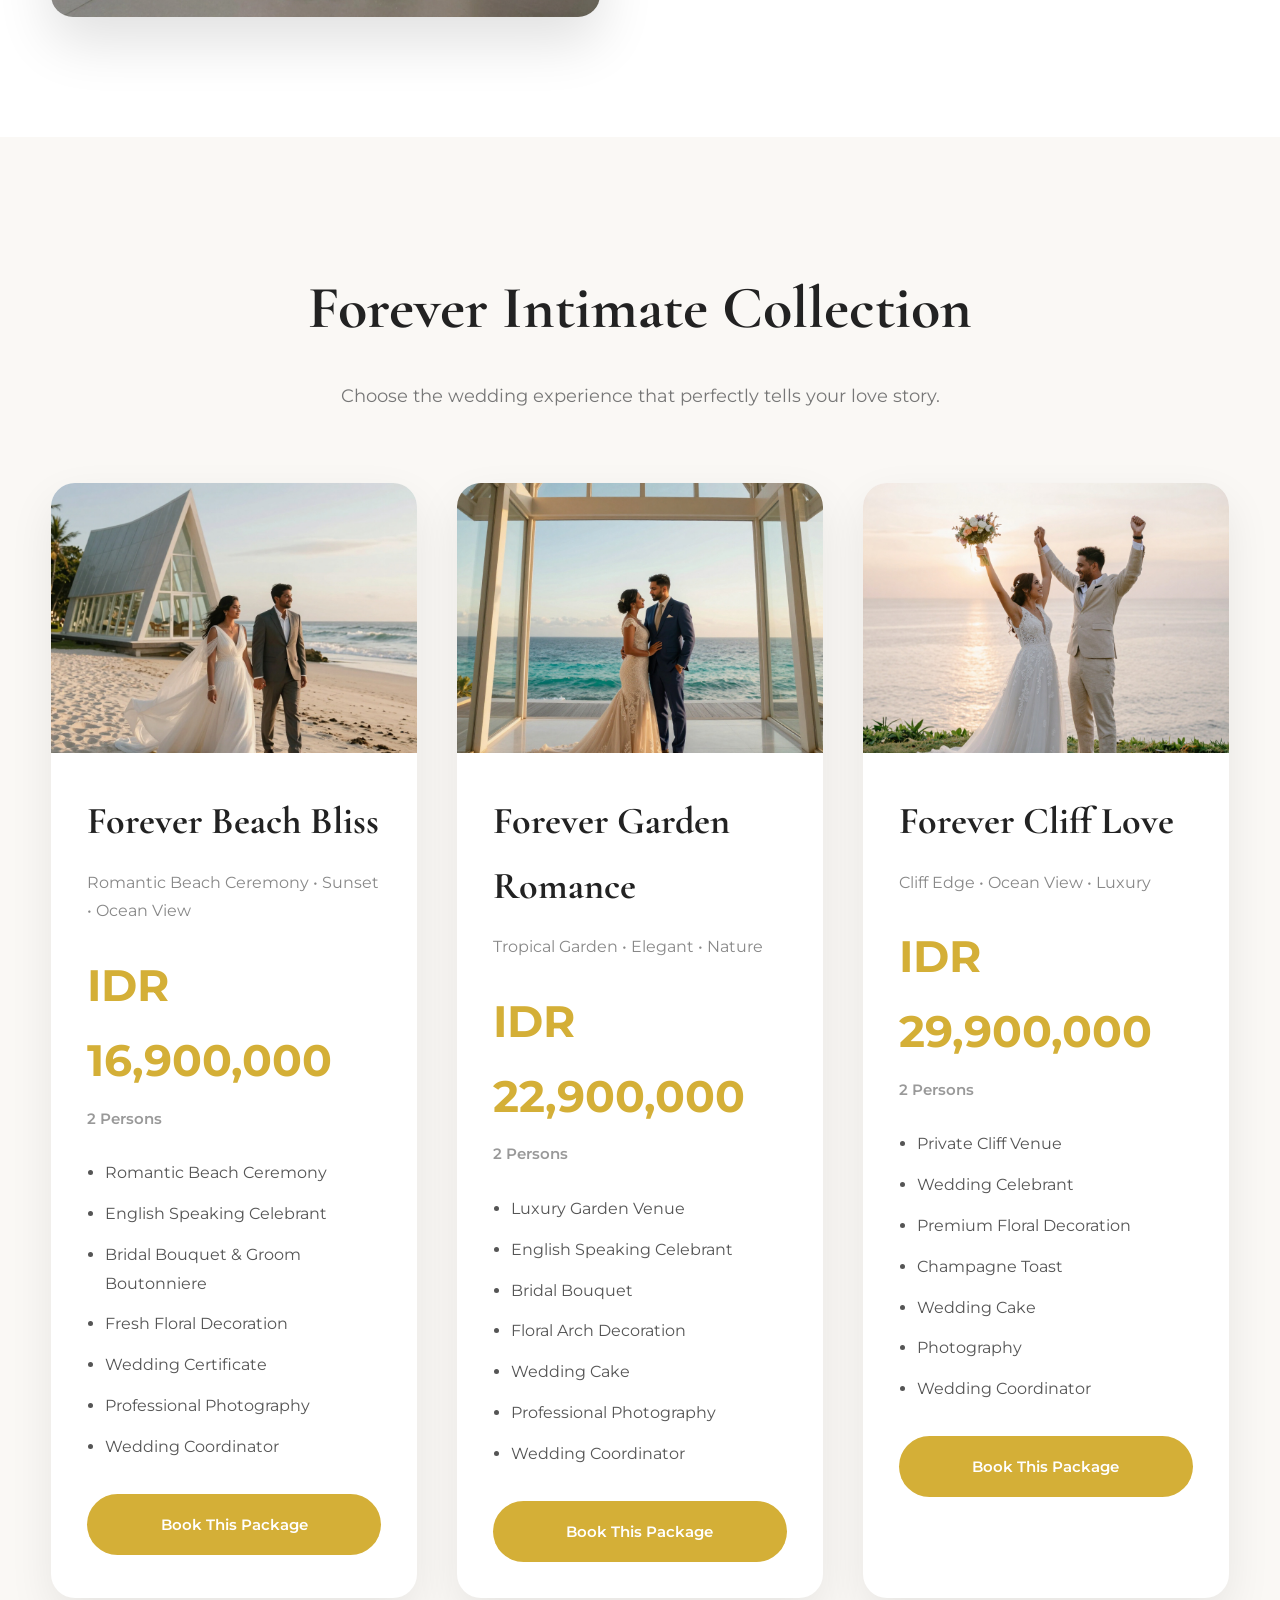
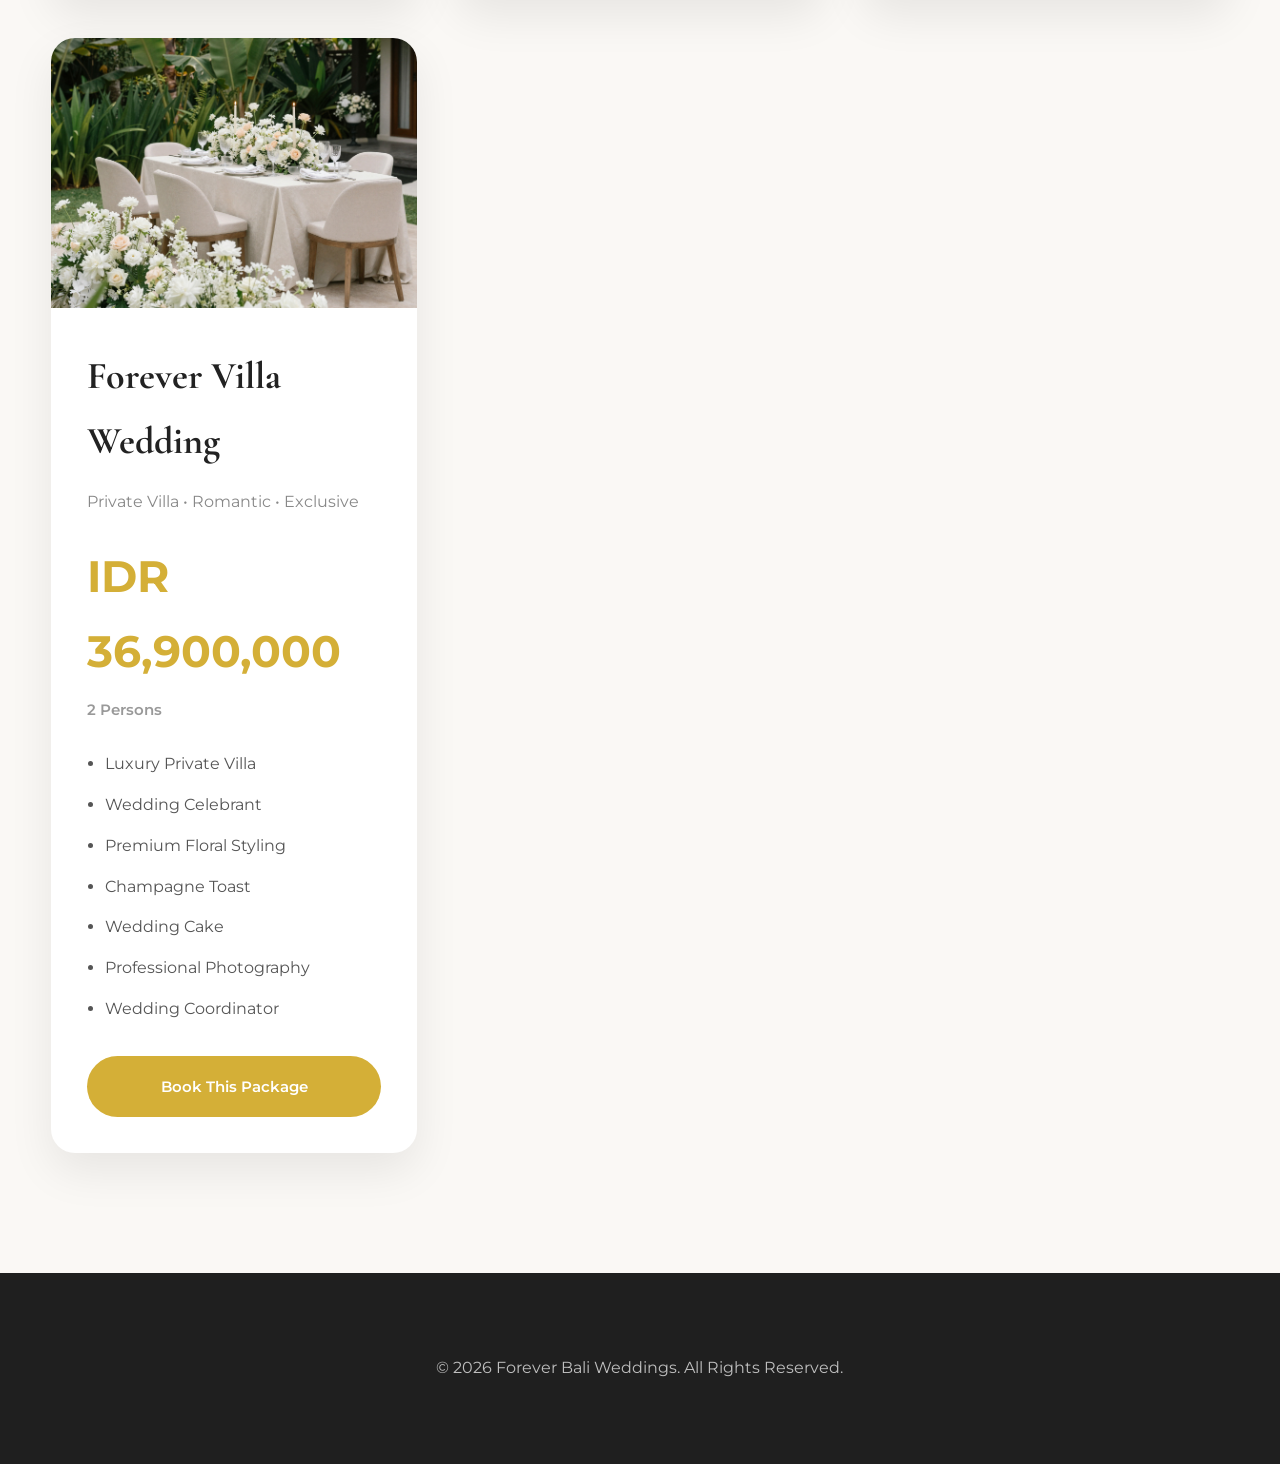
==== commit a45f8cef: "Add footer to intimate page" ====
--- a/intimate.html
+++ b/intimate.html
@@ -377,4 +377,12 @@
 
 </div>
 
-</section>+</section>
+<footer class="footer">
+    <div class="container">
+        <p>© 2026 Forever Bali Weddings. All Rights Reserved.</p>
+    </div>
+</footer>
+
+</body>
+</html>
--- a/css/style.css
+++ b/css/style.css
@@ -1307,13 +1307,17 @@
 }
 
 .package-grid{
-    display: grid;
-    grid-template-columns: repeat(2, 1fr);
-    gap: 40px;
-    max-width: 1400px;
-    margin: 0 auto;
-}
-
+    display:grid;
+    grid-template-columns:repeat(2,minmax(0,1fr));
+    gap:24px;
+    width:100%;
+    max-width:1400px;
+    margin:0 auto;
+    align-items:stretch;
+}
+.package-card{
+    height:100%;
+}
 
 @media (max-width:768px){
 
@@ -1323,6 +1327,7 @@
 
 }
 
+
 .logo{
 
 font-size:28px;
@@ -1334,7 +1339,7 @@
 padding:18px 20px;
 
 }
-}
+
 .hero{
 
     position:relative;
@@ -1429,4 +1434,22 @@
 }
 body{
     background:white;
+}
+/* ==========================
+   FOOTER
+========================== */
+
+.footer{
+    background:#111;
+    color:#fff;
+    padding:50px 20px;
+    text-align:center;
+    margin-top:80px;
+}
+
+.footer p{
+    margin:0;
+    color:#ccc;
+    font-size:15px;
+    letter-spacing:1px;
 }
